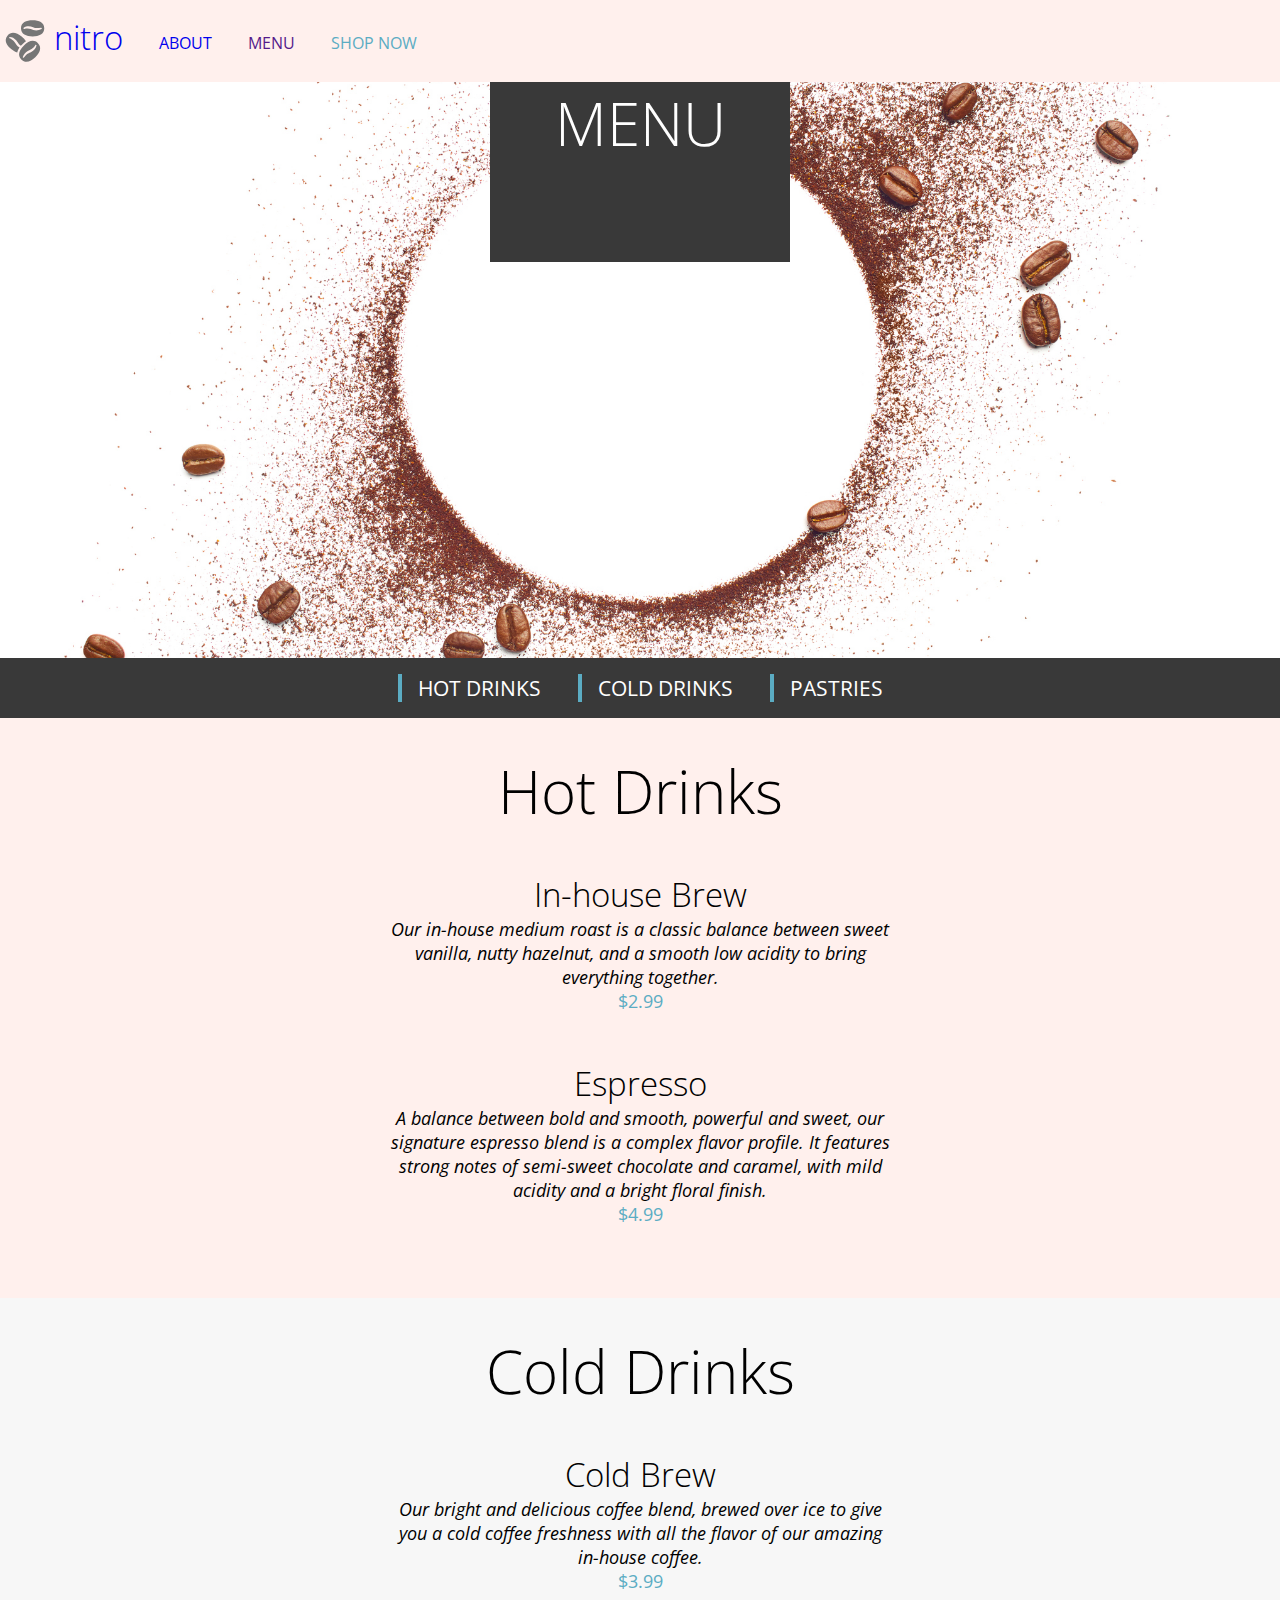
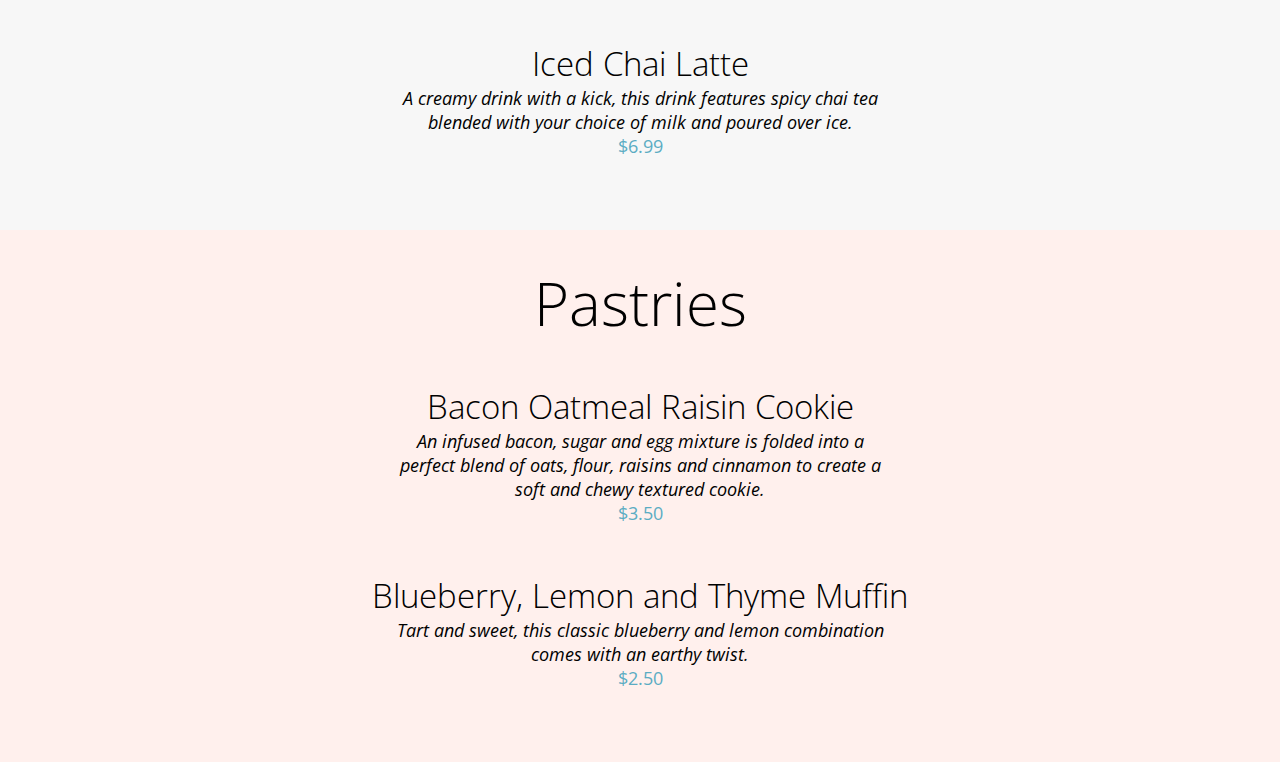
==== pages/menu.html @ b2eb4b0d "Minor content adjustment" ====
<!DOCTYPE html>
<html lang="en">
<head>
    <meta charset="UTF-8">
    <meta name="viewport" content="width=device-width, initial-scale=1.0">
    <link href="https://fonts.googleapis.com/css2?family=Open+Sans:ital,wght@0,300;0,400;0,600;0,700;1,400&display=swap" rel="stylesheet">
    <link rel="stylesheet" href="../css/global.css">
    <link rel="stylesheet" href="../css/menu.css">
    <title>Coffee Shop - Menu</title>
</head>
<body>
    <main class="main-page">
        <header class="main-header">
            <a href="/">
                <img class="icon-bean" src="../assets/images/coffee-beans-logo-and-footer.svg" alt="coffee bean logo">
            
            </a>
            <h2>
                <a class="nav-heading" href="/">nitro</a>
            </h2>
            <nav class="main-nav">
                <ul>
                    <li class="nav-link">
                        <a href='../index.html'>ABOUT</a>
                    </li>
                    <li class="nav-link">
                        <a href="">MENU</a>
                    </li>
                    <li class="nav-link">
                        <a id="shop-now" href="">SHOP NOW</a>
                    </li>
                </ul>
            </nav>
        </header>
        <!-- Menu items -->
        <section>
            <div class="menu-section">
                <h1 class="menu-heading">MENU</h1>
            </div>
            
            <nav >
                <ul class="menu-nav">
                    <li class="menu-nav-link">
                        <a href="#hot-drinks">HOT DRINKS</a>
                    </li>
                    <li class="menu-nav-link">
                        <a href="#cold-drinks">COLD DRINKS</a>
                    </li>
                    <li class="menu-nav-link">
                        <a href="#pastries">PASTRIES</a>
                    </li>
                </ul>
            </nav>
        </section>
        <article class='menu-items'>
            <header class='hot-drinks'>
                <h2>Hot Drinks</h2>
                <section class="menu-card">
                    <h3>In-house Brew</h3>                      
                        <p class="menu-text">
                            Our in-house medium roast is a classic balance between sweet vanilla, nutty hazelnut, and a smooth low acidity to bring everything together.
                        </p>
                        <p class="menu-price">
                            $2.99
                        </p>
                </section>
                <section class="menu-card">
                    <h3>Espresso</h3>                      
                        <p class="menu-text">
                            A balance between bold and smooth, powerful and sweet, our signature espresso blend is a complex flavor profile. It features strong notes of semi-sweet chocolate and caramel, with mild acidity and a bright floral finish.
                        </p>
                        <p class="menu-price">
                            $4.99
                        </p>
                </section>
            </header>
            <header class='cold-drinks'>
                <h2>Cold Drinks</h2>
                <section class="menu-card">
                    <h3>Cold Brew</h3>                      
                        <p class="menu-text">
                            Our bright and delicious coffee blend, brewed over ice to give you a cold coffee freshness with all the flavor of our amazing in-house coffee.
                        </p>
                        <p class="menu-price">
                            $3.99
                        </p>
                </section>
                <section class="menu-card">
                    <h3>Iced Chai Latte</h3>                      
                        <p class="menu-text">
                            A creamy drink with a kick, this drink features spicy chai tea blended with your choice of milk and poured over ice.
                        </p>
                        <p class="menu-price">
                            $6.99
                        </p>
                </section>
            </header>
            <header class='pastries'>
                <h2>Pastries</h2>
                <section class="menu-card">
                    <h3>Bacon Oatmeal Raisin Cookie</h3>                      
                        <p class="menu-text">
                            An infused bacon, sugar and egg mixture is folded into a perfect blend of oats, flour, raisins and cinnamon to create a soft and chewy textured cookie.
                        </p>
                        <p class="menu-price">
                            $3.50
                        </p>
                </section>
                <section class="menu-card">
                    <h3>Blueberry, Lemon and Thyme Muffin</h3>                      
                        <p class="menu-text">
                            Tart and sweet, this classic blueberry and lemon combination comes with an earthy twist.
                        </p>
                        <p class="menu-price">
                            $2.50
                        </p>
                </section>
            </header>
        </article>
    </main>
</body>
</html>
---- css/global.css ----
* {
    box-sizing: border-box;
    margin: 0;
    padding: 0;
}

body {
    font-family: 'Open Sans';
}

h1 {
    font-size: 3.75rem;
    font-weight: 300;
}

h2 {
    font-size: 3.75rem;
    font-weight: 300;
}

h3 {
    font-size: 2.063rem;
    font-weight: 300;
} 

p {
    font-size: 1.125rem;
    font-weight: 400;
}

a {
    cursor: pointer;
}

button {
    font-size: 1.313rem;
    font-weight: 400;
    background-color: #5BACC3;
    color: #FFF;
    border: none;
    cursor: pointer;
}

.main-page {
    padding: 0;
    display: inline;
}

.main-header * {
    /* background-color: #FFF0ED; */
    display: inline-block;
    text-decoration: none;
    vertical-align: middle;
}


.nav-link {
    display: inline-block;
    padding-left: 2rem;
}

.address h3 {
    font-size: 2.063rem;
    font-weight: 300;
}

.nav-heading {
    font-size: 2.063rem;
    font-weight: 300;
    vertical-align: 0.9rem;
}

.icon-bean {
    min-width: 3.125rem;
    max-width: 7.5rem;
}

.main-nav ul {
    list-style-type: none;
}

.footer-section {
    background-color: #FFF0ED;
}
---- css/menu.css ----
.main-header {
    background-color:#FFF0ED;
}


.menu-section {
    background-image: url("../assets/images/coffee-circle.jpg");
    min-width: 100%;
    max-width: 100%;
    min-height: 36rem;
    max-height: 37.5rem;
    background-position: center;
    background-size: cover;
    
}


.menu-heading {
    margin-left: auto;
    margin-right: auto;
    text-align: center;
    color: #FFF;
    background-color: #393939;
    min-width: 17.5rem;
    max-width: 18.75rem;
    min-height: 11.25rem;
    max-height: 12.5rem;
}

.menu-nav {
    text-align: center;
    font-size: 1.313rem;
    list-style-type: none;
    background-color: #393939;
    min-width: 100%;
    max-width: 100%;

}

.menu-nav a {
    color: #FFF;
    text-decoration: none;
}

.menu-nav-link {
    display: inline-block;
    border-left: 4px solid #5BACC3;
    padding-left: 1rem;
    margin: 1rem;
}

#shop-now {
    color: #5BACC3;
}

.menu-items {
    
}

.menu-text {
    text-align: center;
    font-size: 1.125rem;
    font-style: italic;
    font-weight: 400;
    min-width: 3.125rem;
    max-width: 31.25rem;
    margin-left: auto;
    margin-right: auto;
}

.menu-price {
    color: #5BACC3;
    text-align: center;
}

.menu-card {
    margin: 2rem;
    padding: 0.5rem;
}

.hot-drinks {
    background-color: #FFF0ED;
    padding: 2rem;
}

.hot-drinks h2, h3 {
    text-align: center;
}

.cold-drinks {
    background-color: #F7F7F7;
    padding: 2rem;
}

.cold-drinks h2, h3 {
    text-align: center;
}

.pastries {
    background-color: #FFF0ED;
    padding: 2rem;
}

.pastries h2, h3 {
    text-align: center;
}
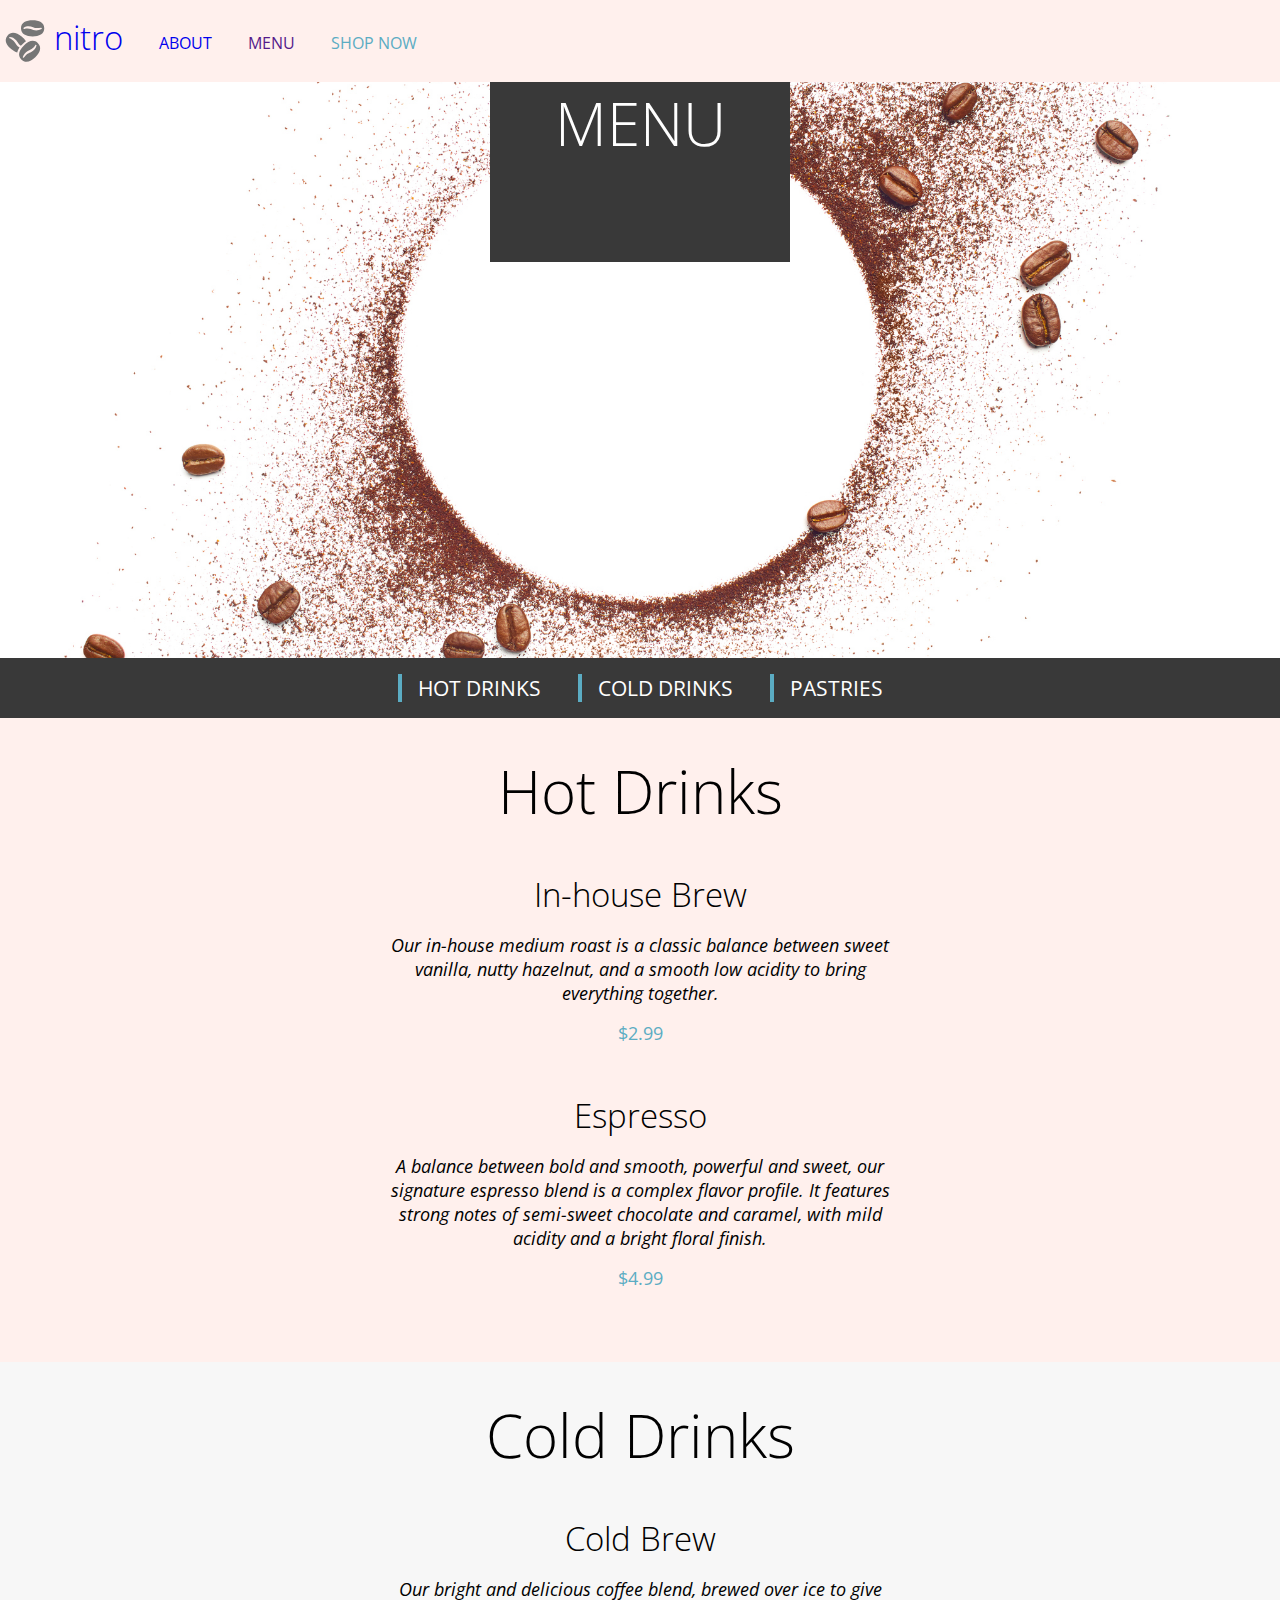
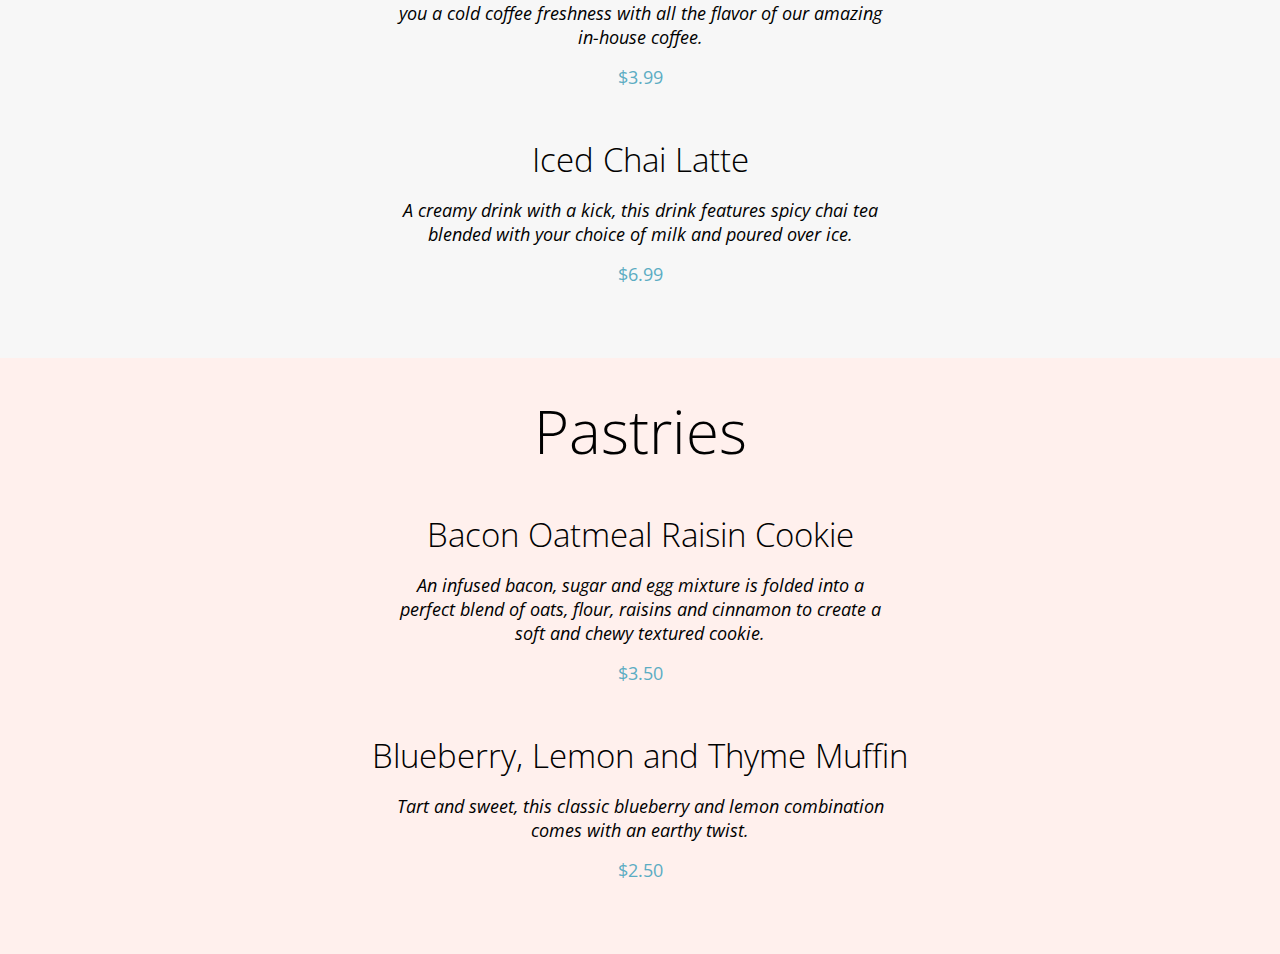
==== commit 10c38ecc: "Refactor to BEM style guide" ====
--- a/pages/menu.html
+++ b/pages/menu.html
@@ -12,22 +12,21 @@
     <main class="main-page">
         <header class="main-header">
             <a href="/">
-                <img class="icon-bean" src="../assets/images/coffee-beans-logo-and-footer.svg" alt="coffee bean logo">
-            
+                <img class="header__logo" src="../assets/images/coffee-beans-logo-and-footer.svg" alt="coffee bean logo">
             </a>
             <h2>
                 <a class="nav-heading" href="/">nitro</a>
             </h2>
-            <nav class="main-nav">
-                <ul>
-                    <li class="nav-link">
-                        <a href='../index.html'>ABOUT</a>
+            <nav class="header-nav">
+                <ul class="header-nav__link-list">
+                    <li class="header-nav__item">
+                        <a class="header-nav__link" href='../index.html'>ABOUT</a>
                     </li>
-                    <li class="nav-link">
-                        <a href="">MENU</a>
+                    <li class="header-nav__item">
+                        <a class="header-nav__link" href="">MENU</a>
                     </li>
-                    <li class="nav-link">
-                        <a id="shop-now" href="">SHOP NOW</a>
+                    <li class="header-nav__item">
+                        <a class="header-nav__link header-nav__link--active" href="">SHOP NOW</a>
                     </li>
                 </ul>
             </nav>
@@ -39,79 +38,79 @@
             </div>
             
             <nav >
-                <ul class="menu-nav">
-                    <li class="menu-nav-link">
+                <ul class="menu-nav__link-list">
+                    <li class="menu-nav__item">
                         <a href="#hot-drinks">HOT DRINKS</a>
                     </li>
-                    <li class="menu-nav-link">
+                    <li class="menu-nav__item">
                         <a href="#cold-drinks">COLD DRINKS</a>
                     </li>
-                    <li class="menu-nav-link">
+                    <li class="menu-nav__item">
                         <a href="#pastries">PASTRIES</a>
                     </li>
                 </ul>
             </nav>
         </section>
-        <article class='menu-items'>
-            <header class='hot-drinks'>
-                <h2>Hot Drinks</h2>
-                <section class="menu-card">
-                    <h3>In-house Brew</h3>                      
-                        <p class="menu-text">
+        <article class='menu'>
+            <header class='menu__hot-drinks'>
+                <h2 class="menu__hot-drinks-heading">Hot Drinks</h2>
+                <section class="menu-item">
+                    <h3 class="menu__hot-drinks-heading">In-house Brew</h3>                      
+                        <p class="menu-item__text">
                             Our in-house medium roast is a classic balance between sweet vanilla, nutty hazelnut, and a smooth low acidity to bring everything together.
                         </p>
-                        <p class="menu-price">
+                        <p class="menu-item__price">
                             $2.99
                         </p>
                 </section>
-                <section class="menu-card">
-                    <h3>Espresso</h3>                      
-                        <p class="menu-text">
+                <section class="menu-item">
+                    <h3 class="menu__hot-drinks-heading">Espresso</h3>                      
+                        <p class="menu-item__text">
                             A balance between bold and smooth, powerful and sweet, our signature espresso blend is a complex flavor profile. It features strong notes of semi-sweet chocolate and caramel, with mild acidity and a bright floral finish.
                         </p>
-                        <p class="menu-price">
+                        <p class="menu-item__price">
                             $4.99
                         </p>
                 </section>
             </header>
-            <header class='cold-drinks'>
-                <h2>Cold Drinks</h2>
-                <section class="menu-card">
-                    <h3>Cold Brew</h3>                      
-                        <p class="menu-text">
+            <header class="menu__cold-drinks">
+                <h2 class="menu__cold-drinks-heading">Cold Drinks</h2>
+                <section class="menu-item">
+                    <h3 class="menu__cold-drinks-heading">Cold Brew</h3>                      
+                        <p class="menu-item__text">
                             Our bright and delicious coffee blend, brewed over ice to give you a cold coffee freshness with all the flavor of our amazing in-house coffee.
                         </p>
-                        <p class="menu-price">
+                        <p class="menu-item__price">
                             $3.99
                         </p>
                 </section>
-                <section class="menu-card">
-                    <h3>Iced Chai Latte</h3>                      
-                        <p class="menu-text">
+                <section class="menu-item">
+                    <h3 class="menu__cold-drinks-heading">Iced Chai Latte</h3>                      
+                        <p class="menu-item__text">
                             A creamy drink with a kick, this drink features spicy chai tea blended with your choice of milk and poured over ice.
                         </p>
-                        <p class="menu-price">
+                        <p class="menu-item__price">
                             $6.99
                         </p>
                 </section>
             </header>
-            <header class='pastries'>
-                <h2>Pastries</h2>
-                <section class="menu-card">
-                    <h3>Bacon Oatmeal Raisin Cookie</h3>                      
-                        <p class="menu-text">
+            <header class="menu__pastries">
+                <h2 class="menu__pastries-heading">Pastries</h2>
+                <section class="menu-item">
+                    <h3 class="menu__pastries-heading">Bacon Oatmeal Raisin Cookie</h3>                      
+                        <p class="menu-item__text">
                             An infused bacon, sugar and egg mixture is folded into a perfect blend of oats, flour, raisins and cinnamon to create a soft and chewy textured cookie.
                         </p>
-                        <p class="menu-price">
+                        <p class="menu-item__price">
                             $3.50
                         </p>
                 </section>
-                <section class="menu-card">
-                    <h3>Blueberry, Lemon and Thyme Muffin</h3>                      
-                        <p class="menu-text">
+                <section class="menu-item">
+                    <h3 class="menu__pastries-heading">Blueberry, Lemon and Thyme Muffin</h3>                      
+                        <p class="menu-item__text">
                             Tart and sweet, this classic blueberry and lemon combination comes with an earthy twist.
                         </p>
-                        <p class="menu-price">
+                        <p class="menu-item__price">
                             $2.50
                         </p>
                 </section>
--- a/css/global.css
+++ b/css/global.css
@@ -53,8 +53,12 @@
     vertical-align: middle;
 }
 
+.main-header {
+    background-color:#FFF0ED;
+}
 
-.nav-link {
+
+.header-nav__item {
     display: inline-block;
     padding-left: 2rem;
 }
@@ -70,12 +74,16 @@
     vertical-align: 0.9rem;
 }
 
-.icon-bean {
+.header-nav__link--active {
+    color: #5BACC3;
+}
+
+.header__logo {
     min-width: 3.125rem;
     max-width: 7.5rem;
 }
 
-.main-nav ul {
+.header-nav ul {
     list-style-type: none;
 }
 
--- a/css/menu.css
+++ b/css/menu.css
@@ -1,8 +1,3 @@
-.main-header {
-    background-color:#FFF0ED;
-}
-
-
 .menu-section {
     background-image: url("../assets/images/coffee-circle.jpg");
     min-width: 100%;
@@ -13,7 +8,6 @@
     background-size: cover;
     
 }
-
 
 .menu-heading {
     margin-left: auto;
@@ -27,7 +21,7 @@
     max-height: 12.5rem;
 }
 
-.menu-nav {
+.menu-nav__link-list {
     text-align: center;
     font-size: 1.313rem;
     list-style-type: none;
@@ -37,27 +31,24 @@
 
 }
 
-.menu-nav a {
+.menu-nav__link-list a {
     color: #FFF;
     text-decoration: none;
 }
 
-.menu-nav-link {
+.menu-nav__item {
     display: inline-block;
     border-left: 4px solid #5BACC3;
     padding-left: 1rem;
     margin: 1rem;
 }
 
-#shop-now {
-    color: #5BACC3;
+.menu-item {
+    margin: 2rem;
+    padding: 0.5rem;
 }
 
-.menu-items {
-    
-}
-
-.menu-text {
+.menu-item__text {
     text-align: center;
     font-size: 1.125rem;
     font-style: italic;
@@ -68,39 +59,38 @@
     margin-right: auto;
 }
 
-.menu-price {
+.menu-item__price {
     color: #5BACC3;
     text-align: center;
+    margin-top: 1rem;
 }
 
-.menu-card {
-    margin: 2rem;
-    padding: 0.5rem;
-}
-
-.hot-drinks {
+.menu__hot-drinks {
     background-color: #FFF0ED;
     padding: 2rem;
 }
 
-.hot-drinks h2, h3 {
+.menu__hot-drinks-heading {
     text-align: center;
+    margin-bottom: 1rem;
 }
 
-.cold-drinks {
+.menu__cold-drinks {
     background-color: #F7F7F7;
     padding: 2rem;
 }
 
-.cold-drinks h2, h3 {
+.menu__cold-drinks-heading {
     text-align: center;
+    margin-bottom: 1rem;
 }
 
-.pastries {
+.menu__pastries {
     background-color: #FFF0ED;
     padding: 2rem;
 }
 
-.pastries h2, h3 {
+.menu__pastries-heading {
     text-align: center;
+    margin-bottom: 1rem;
 }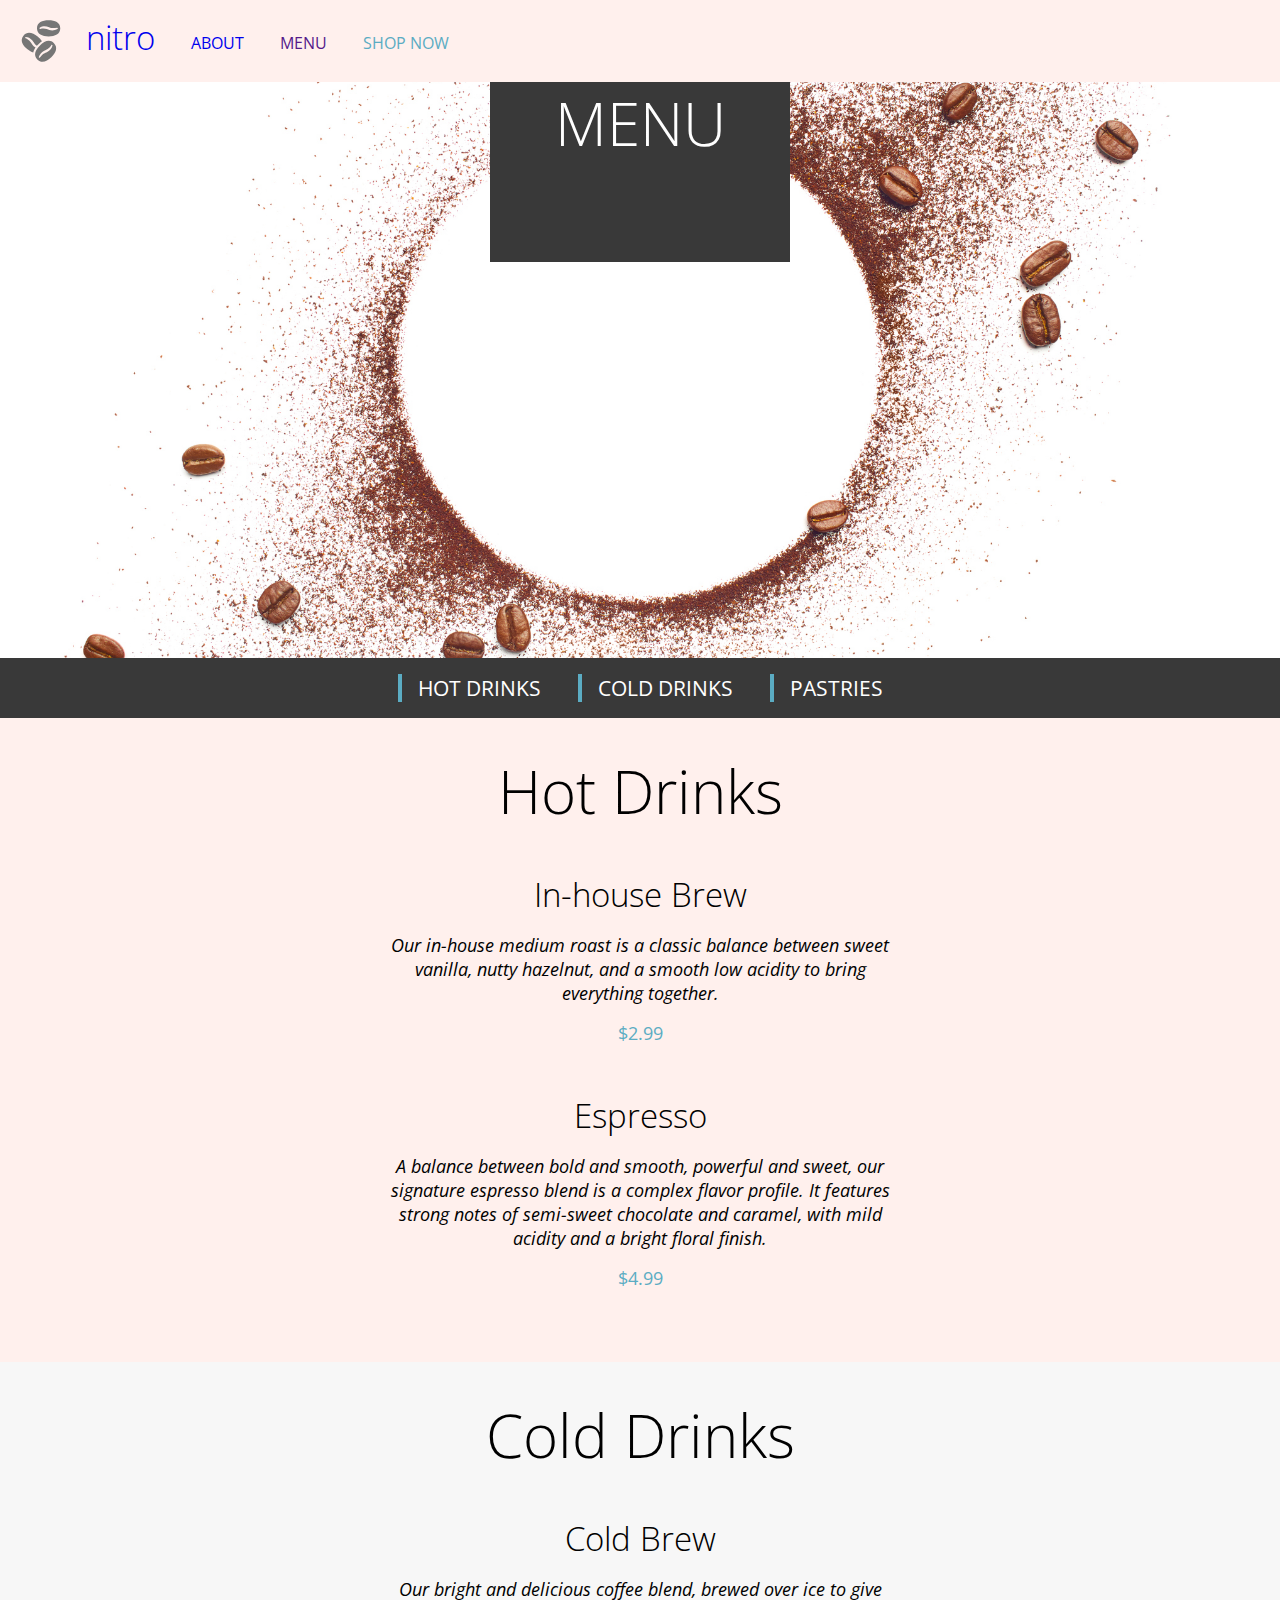
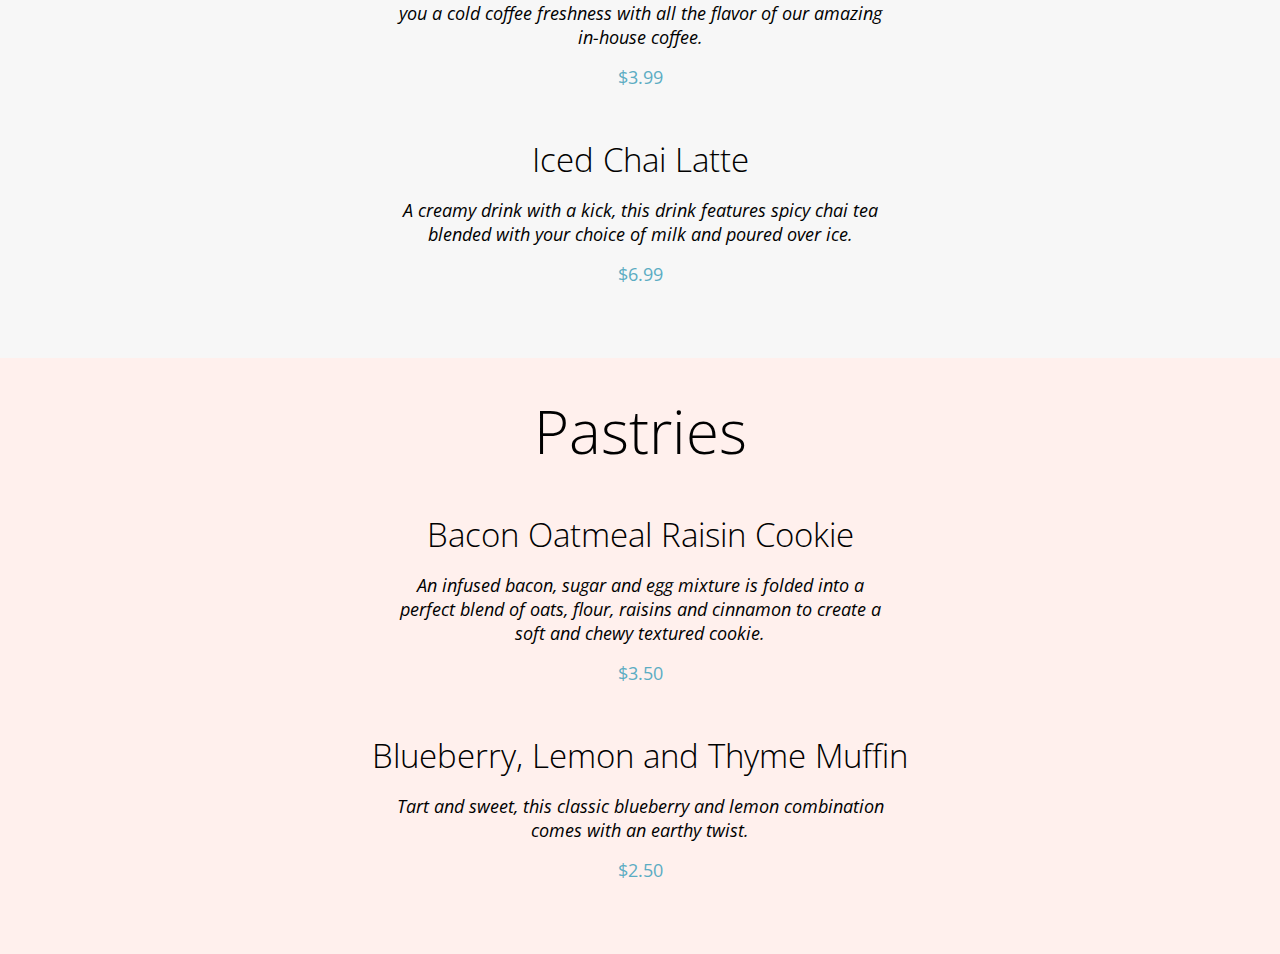
==== commit 8983b47c: "Update landing page styling + refactor" ====
--- a/pages/menu.html
+++ b/pages/menu.html
@@ -31,12 +31,11 @@
                 </ul>
             </nav>
         </header>
-        <!-- Menu items -->
+        <!-- Menu Navigation -->
         <section>
             <div class="menu-section">
                 <h1 class="menu-heading">MENU</h1>
             </div>
-            
             <nav >
                 <ul class="menu-nav__link-list">
                     <li class="menu-nav__item">
@@ -51,6 +50,7 @@
                 </ul>
             </nav>
         </section>
+        <!-- Menu Cards/Items -->
         <article class='menu'>
             <header class='menu__hot-drinks'>
                 <h2 class="menu__hot-drinks-heading">Hot Drinks</h2>
--- a/css/global.css
+++ b/css/global.css
@@ -33,6 +33,7 @@
 }
 
 button {
+    padding: 0.75rem 2.25rem 0.75rem 2.25rem;
     font-size: 1.313rem;
     font-weight: 400;
     background-color: #5BACC3;
@@ -47,7 +48,6 @@
 }
 
 .main-header * {
-    /* background-color: #FFF0ED; */
     display: inline-block;
     text-decoration: none;
     vertical-align: middle;
@@ -79,6 +79,7 @@
 }
 
 .header__logo {
+    padding: 1rem;
     min-width: 3.125rem;
     max-width: 7.5rem;
 }
--- a/css/menu.css
+++ b/css/menu.css
@@ -6,7 +6,6 @@
     max-height: 37.5rem;
     background-position: center;
     background-size: cover;
-    
 }
 
 .menu-heading {
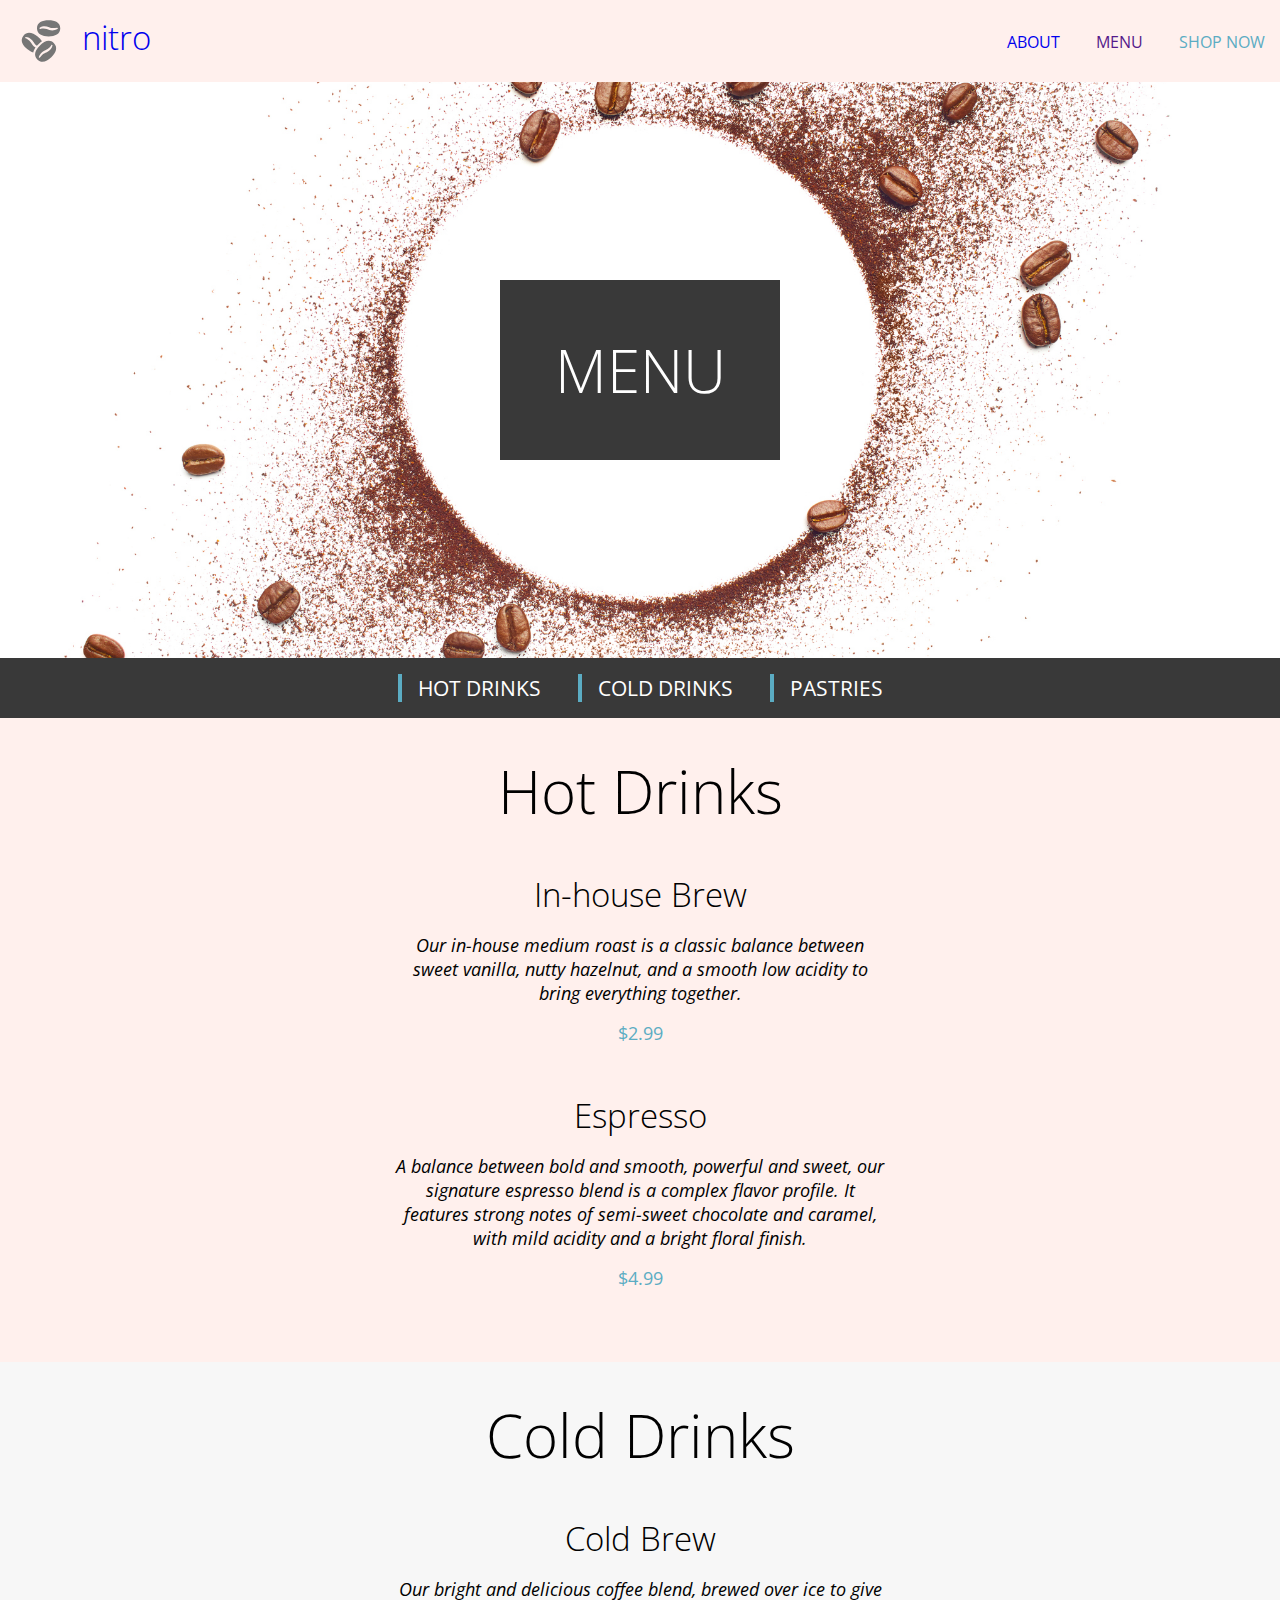
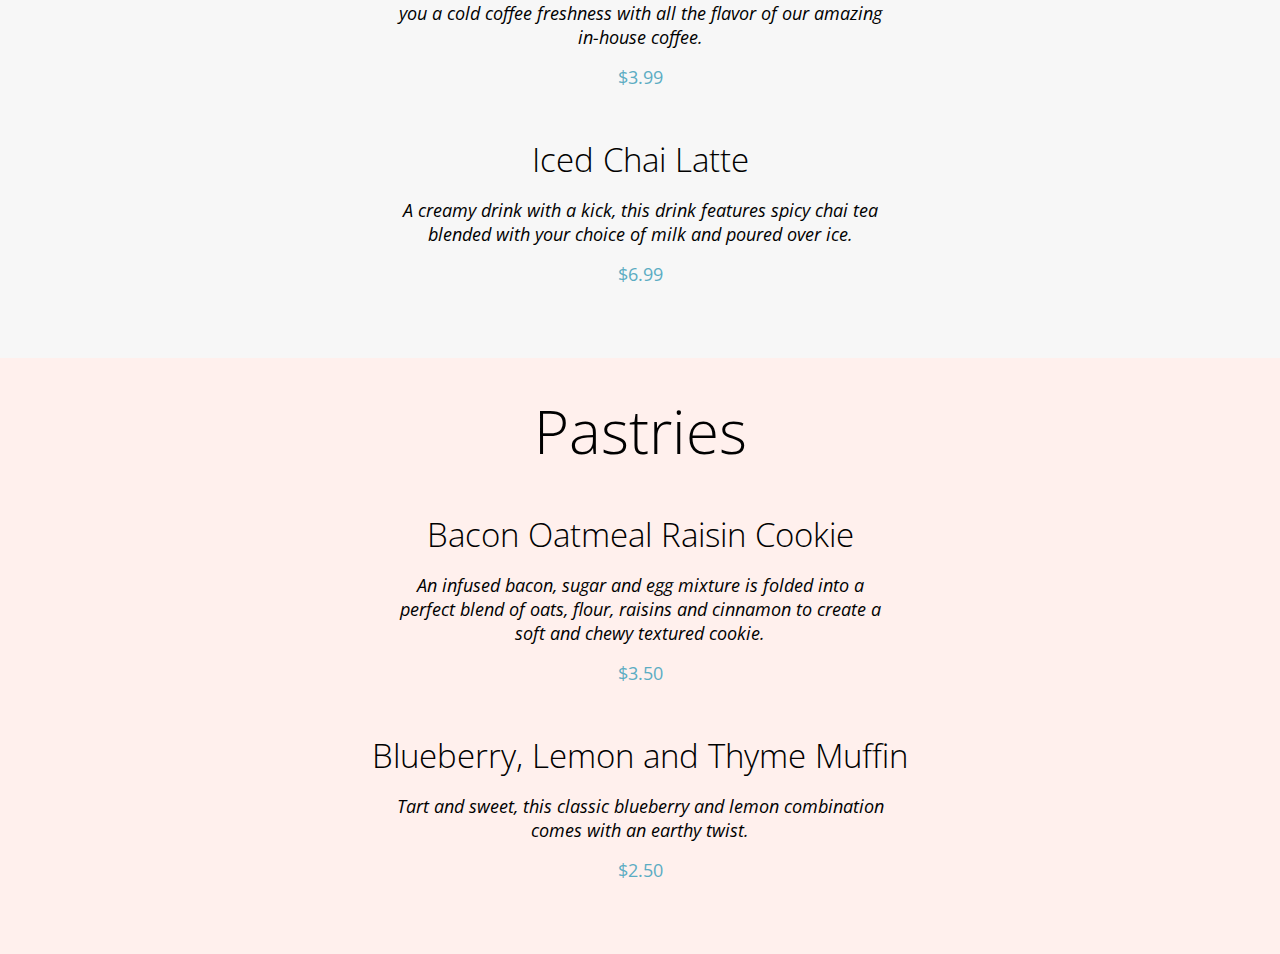
==== commit 0dd087e4: "Change CSS structure to SASS" ====
--- a/pages/menu.html
+++ b/pages/menu.html
@@ -4,12 +4,12 @@
     <meta charset="UTF-8">
     <meta name="viewport" content="width=device-width, initial-scale=1.0">
     <link href="https://fonts.googleapis.com/css2?family=Open+Sans:ital,wght@0,300;0,400;0,600;0,700;1,400&display=swap" rel="stylesheet">
-    <link rel="stylesheet" href="../css/global.css">
-    <link rel="stylesheet" href="../css/menu.css">
+    <link rel="stylesheet" href="../scss/menu.css">
     <title>Coffee Shop - Menu</title>
 </head>
 <body>
     <main class="main-page">
+        <!-- Navigation bar -->
         <header class="main-header">
             <a href="/">
                 <img class="header__logo" src="../assets/images/coffee-beans-logo-and-footer.svg" alt="coffee bean logo">
@@ -39,13 +39,13 @@
             <nav >
                 <ul class="menu-nav__link-list">
                     <li class="menu-nav__item">
-                        <a href="#hot-drinks">HOT DRINKS</a>
+                        <a class="menu-nav__link" href="#hot-drinks">HOT DRINKS</a>
                     </li>
                     <li class="menu-nav__item">
-                        <a href="#cold-drinks">COLD DRINKS</a>
+                        <a class="menu-nav__link" href="#cold-drinks">COLD DRINKS</a>
                     </li>
                     <li class="menu-nav__item">
-                        <a href="#pastries">PASTRIES</a>
+                        <a class="menu-nav__link" href="#pastries">PASTRIES</a>
                     </li>
                 </ul>
             </nav>
--- a/scss/menu.css
+++ b/scss/menu.css
@@ -0,0 +1,185 @@
+* {
+  box-sizing: border-box;
+  margin: 0;
+  padding: 0;
+}
+
+body {
+  font-family: "Open Sans";
+}
+
+h1 {
+  font-size: 3.75rem;
+  font-weight: 300;
+}
+
+h2 {
+  font-size: 3.75rem;
+  font-weight: 300;
+}
+
+h3 {
+  font-size: 2.063rem;
+  font-weight: 300;
+}
+
+p {
+  font-size: 1.125rem;
+  font-weight: 400;
+}
+
+a {
+  cursor: pointer;
+}
+
+.main-page {
+  padding: 0;
+  display: inline;
+}
+
+.main-header * {
+  display: inline-block;
+  text-decoration: none;
+  vertical-align: middle;
+}
+
+.main-header {
+  display: flex;
+  background-color: #FFF0ED;
+}
+
+.nav-heading {
+  font-size: 2.063rem;
+  font-weight: 300;
+  vertical-align: 0.9rem;
+}
+
+.header-nav__link--active {
+  color: #5BACC3;
+}
+
+.header__logo {
+  padding: 1rem;
+  min-width: 3.125rem;
+  max-width: 7.5rem;
+}
+
+.header-nav {
+  width: 87%;
+  display: flex;
+  justify-content: flex-end;
+  align-items: center;
+}
+
+.header-nav__link-list {
+  list-style-type: none;
+}
+
+.header-nav__item {
+  display: inline-block;
+  padding-left: 2rem;
+}
+
+.address__heading {
+  font-size: 2.063rem;
+  font-weight: 300;
+}
+
+.menu-section {
+  background-image: url("../assets/images/coffee-circle.jpg");
+  display: flex;
+  align-items: center;
+  min-width: 100%;
+  max-width: 100%;
+  min-height: 36rem;
+  max-height: 37.5rem;
+  background-position: center;
+  background-size: cover;
+}
+
+.menu-heading {
+  display: flex;
+  justify-content: center;
+  align-items: center;
+  margin-left: auto;
+  margin-right: auto;
+  color: #FFF;
+  background-color: #393939;
+  min-width: 17.5rem;
+  max-width: 18.75rem;
+  min-height: 11.25rem;
+  max-height: 12.5rem;
+}
+
+.menu-nav__link-list {
+  text-align: center;
+  font-size: 1.313rem;
+  list-style-type: none;
+  background-color: #393939;
+  min-width: 100%;
+  max-width: 100%;
+}
+
+.menu-nav__link {
+  color: #FFF;
+  text-decoration: none;
+}
+
+.menu-nav__item {
+  display: inline-block;
+  border-left: 4px solid #5BACC3;
+  padding-left: 1rem;
+  margin: 1rem;
+}
+
+.menu-item {
+  margin: 2rem;
+  padding: 0.5rem;
+}
+
+.menu-item__text {
+  text-align: center;
+  font-size: 1.125rem;
+  font-style: italic;
+  font-weight: 400;
+  min-width: 3.125rem;
+  max-width: 30.7rem;
+  margin-left: auto;
+  margin-right: auto;
+}
+
+.menu-item__price {
+  color: #5BACC3;
+  text-align: center;
+  margin-top: 1rem;
+}
+
+.menu__hot-drinks {
+  background-color: #FFF0ED;
+  padding: 2rem;
+}
+
+.menu__hot-drinks-heading {
+  text-align: center;
+  margin-bottom: 1rem;
+}
+
+.menu__cold-drinks {
+  background-color: #F7F7F7;
+  padding: 2rem;
+}
+
+.menu__cold-drinks-heading {
+  text-align: center;
+  margin-bottom: 1rem;
+}
+
+.menu__pastries {
+  background-color: #FFF0ED;
+  padding: 2rem;
+}
+
+.menu__pastries-heading {
+  text-align: center;
+  margin-bottom: 1rem;
+}/*# sourceMappingURL=menu.css.map */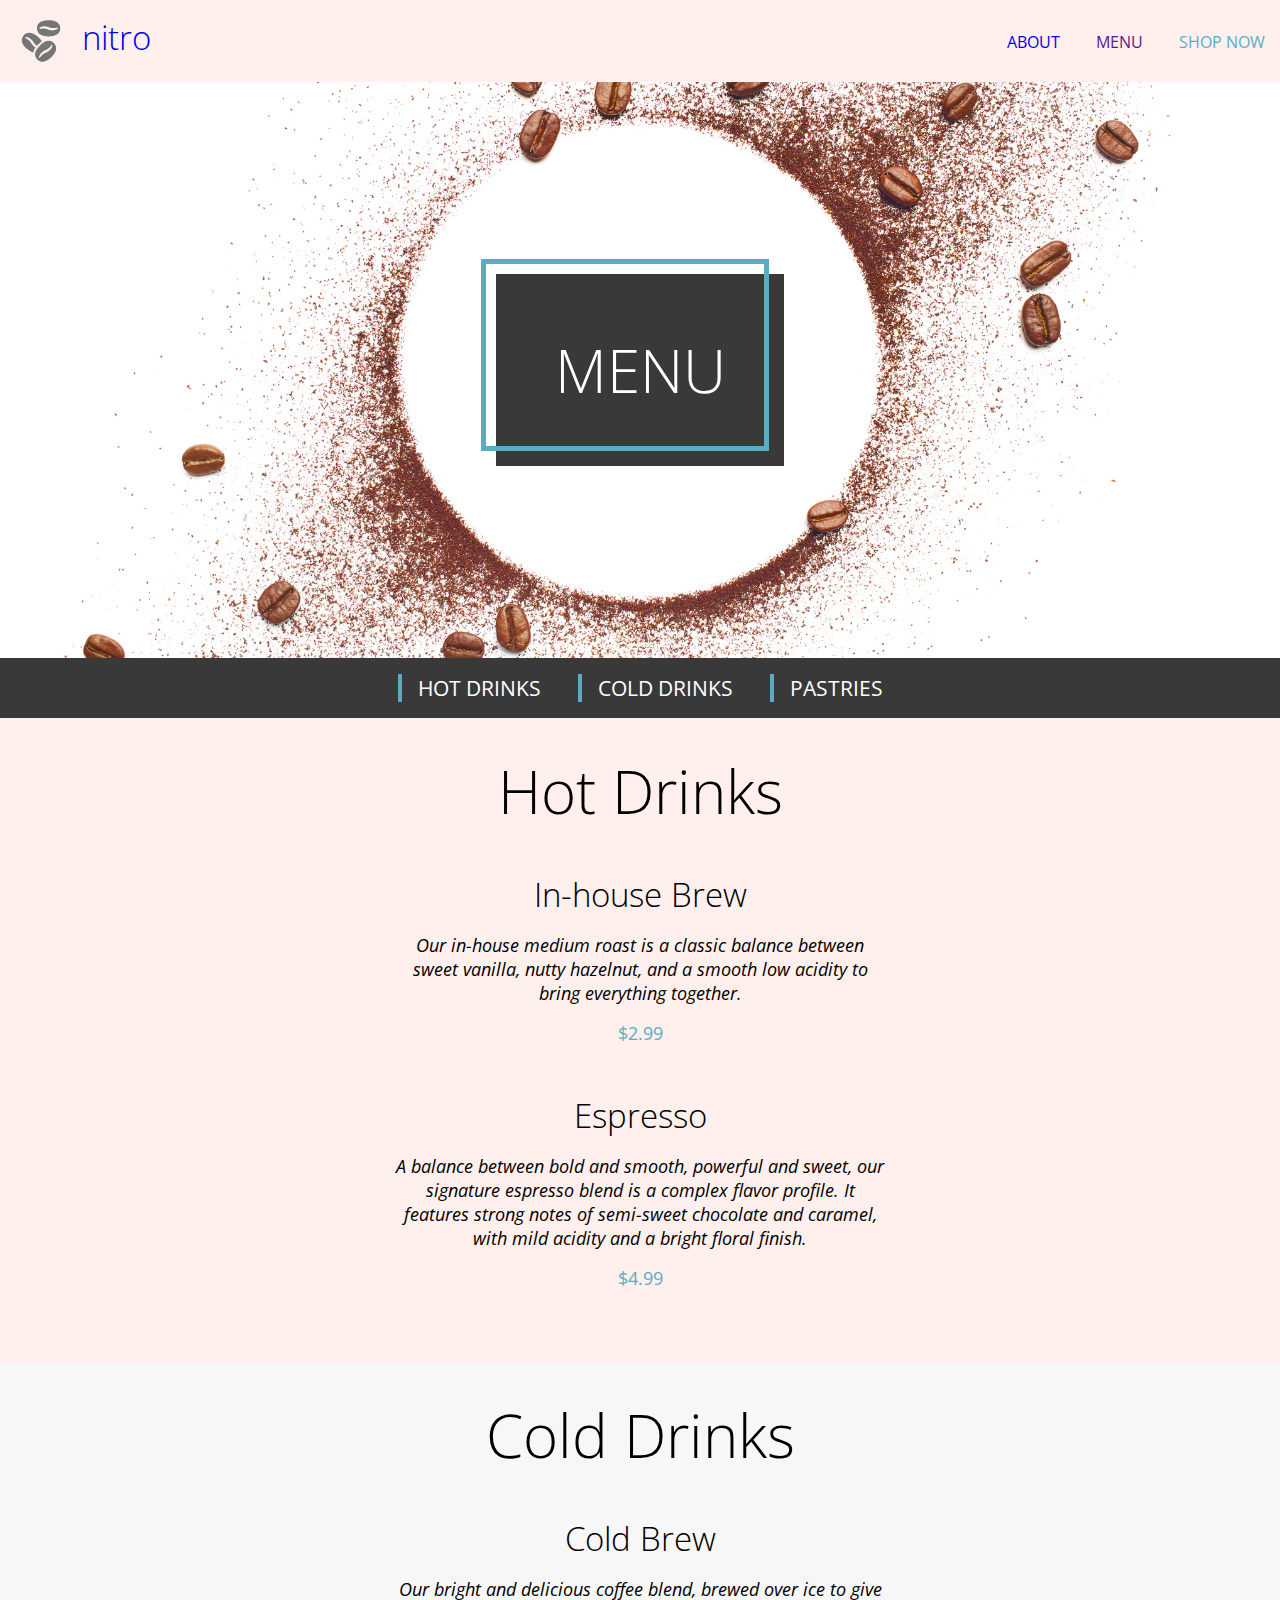
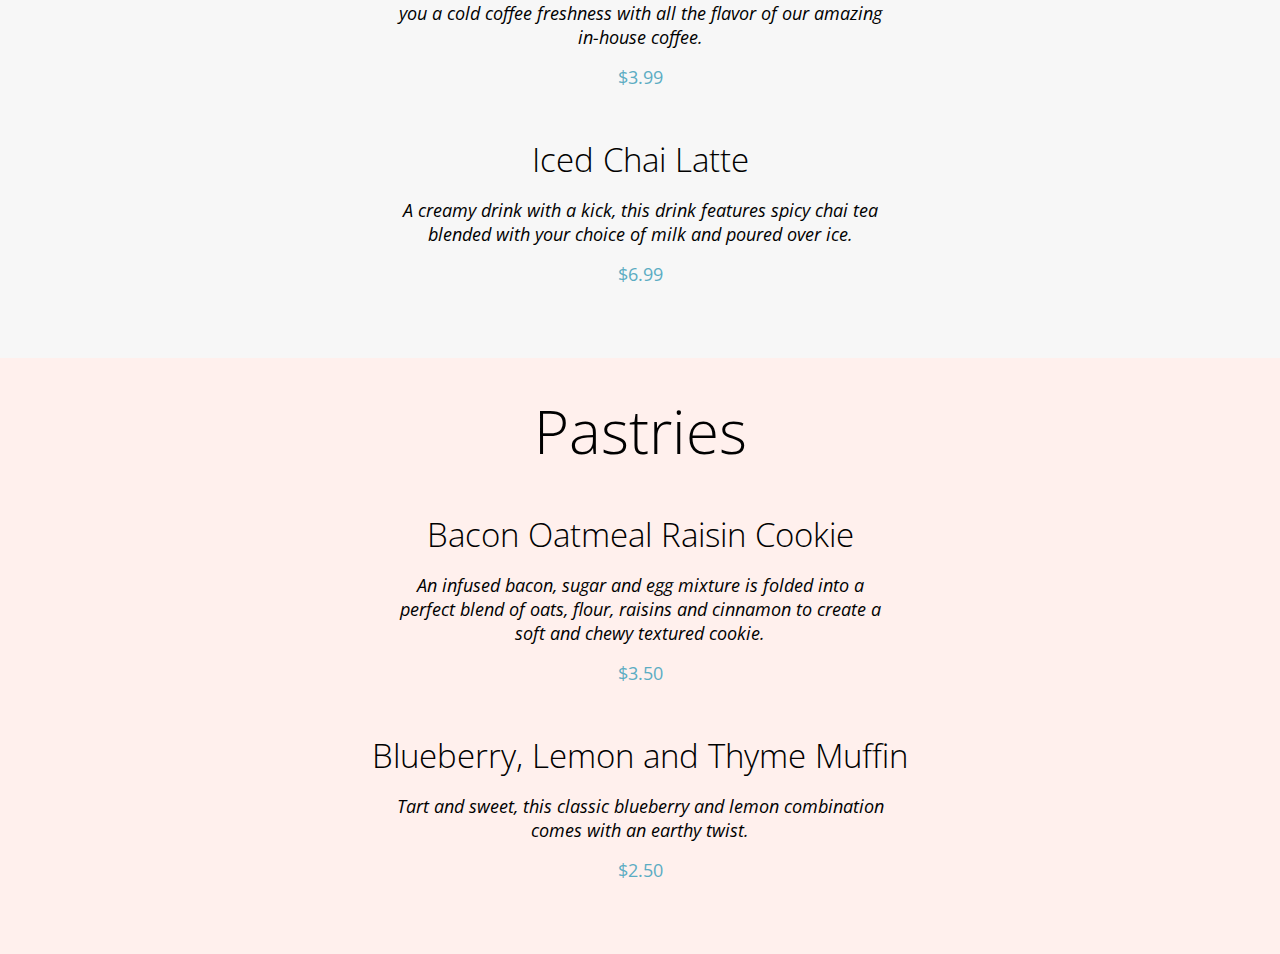
==== commit 79b349a4: "Refactor all css to scss + fix discount animation" ====
--- a/pages/menu.html
+++ b/pages/menu.html
@@ -8,35 +8,35 @@
     <title>Coffee Shop - Menu</title>
 </head>
 <body>
+    <!-- Navigation bar -->
+    <header class="main-header">
+        <a href="/">
+            <img class="header__logo" src="../assets/images/coffee-beans-logo-and-footer.svg" alt="coffee bean logo">
+        </a>
+        <h2>
+            <a class="nav-heading" href="/">nitro</a>
+        </h2>
+        <nav class="header-nav">
+            <ul class="header-nav__link-list">
+                <li class="header-nav__item">
+                    <a class="header-nav__link" href='../index.html'>ABOUT</a>
+                </li>
+                <li class="header-nav__item">
+                    <a class="header-nav__link" href="">MENU</a>
+                </li>
+                <li class="header-nav__item">
+                    <a class="header-nav__link header-nav__link--active" href="">SHOP NOW</a>
+                </li>
+            </ul>
+        </nav>
+    </header>
     <main class="main-page">
-        <!-- Navigation bar -->
-        <header class="main-header">
-            <a href="/">
-                <img class="header__logo" src="../assets/images/coffee-beans-logo-and-footer.svg" alt="coffee bean logo">
-            </a>
-            <h2>
-                <a class="nav-heading" href="/">nitro</a>
-            </h2>
-            <nav class="header-nav">
-                <ul class="header-nav__link-list">
-                    <li class="header-nav__item">
-                        <a class="header-nav__link" href='../index.html'>ABOUT</a>
-                    </li>
-                    <li class="header-nav__item">
-                        <a class="header-nav__link" href="">MENU</a>
-                    </li>
-                    <li class="header-nav__item">
-                        <a class="header-nav__link header-nav__link--active" href="">SHOP NOW</a>
-                    </li>
-                </ul>
-            </nav>
-        </header>
         <!-- Menu Navigation -->
         <section>
-            <div class="menu-section">
-                <h1 class="menu-heading">MENU</h1>
+            <div class="menu-hero">
+                <h1 class="menu-hero__heading">MENU</h1>
             </div>
-            <nav >
+            <nav class="menu-nav">
                 <ul class="menu-nav__link-list">
                     <li class="menu-nav__item">
                         <a class="menu-nav__link" href="#hot-drinks">HOT DRINKS</a>
@@ -52,40 +52,40 @@
         </section>
         <!-- Menu Cards/Items -->
         <article class='menu'>
-            <header class='menu__hot-drinks'>
+            <header class='menu__hot-drinks' id="hot-drinks">
                 <h2 class="menu__hot-drinks-heading">Hot Drinks</h2>
                 <section class="menu-item">
                     <h3 class="menu__hot-drinks-heading">In-house Brew</h3>                      
-                        <p class="menu-item__text">
-                            Our in-house medium roast is a classic balance between sweet vanilla, nutty hazelnut, and a smooth low acidity to bring everything together.
-                        </p>
-                        <p class="menu-item__price">
-                            $2.99
-                        </p>
+                    <p class="menu-item__text">
+                        Our in-house medium roast is a classic balance between sweet vanilla, nutty hazelnut, and a smooth low acidity to bring everything together.
+                    </p>
+                    <p class="menu-item__price">
+                        $2.99
+                    </p>
                 </section>
                 <section class="menu-item">
                     <h3 class="menu__hot-drinks-heading">Espresso</h3>                      
-                        <p class="menu-item__text">
-                            A balance between bold and smooth, powerful and sweet, our signature espresso blend is a complex flavor profile. It features strong notes of semi-sweet chocolate and caramel, with mild acidity and a bright floral finish.
-                        </p>
-                        <p class="menu-item__price">
-                            $4.99
-                        </p>
+                    <p class="menu-item__text">
+                        A balance between bold and smooth, powerful and sweet, our signature espresso blend is a complex flavor profile. It features strong notes of semi-sweet chocolate and caramel, with mild acidity and a bright floral finish.
+                    </p>
+                    <p class="menu-item__price">
+                        $4.99
+                    </p>
                 </section>
             </header>
-            <header class="menu__cold-drinks">
+            <header class="menu__cold-drinks" id="cold-drinks">
                 <h2 class="menu__cold-drinks-heading">Cold Drinks</h2>
                 <section class="menu-item">
-                    <h3 class="menu__cold-drinks-heading">Cold Brew</h3>                      
-                        <p class="menu-item__text">
-                            Our bright and delicious coffee blend, brewed over ice to give you a cold coffee freshness with all the flavor of our amazing in-house coffee.
-                        </p>
-                        <p class="menu-item__price">
-                            $3.99
-                        </p>
+                    <h3 class="menu-item__heading">Cold Brew</h3>                      
+                    <p class="menu-item__text">
+                        Our bright and delicious coffee blend, brewed over ice to give you a cold coffee freshness with all the flavor of our amazing in-house coffee.
+                    </p>
+                    <p class="menu-item__price">
+                        $3.99
+                    </p>
                 </section>
                 <section class="menu-item">
-                    <h3 class="menu__cold-drinks-heading">Iced Chai Latte</h3>                      
+                    <h3 class="menu-item__heading">Iced Chai Latte</h3>                      
                         <p class="menu-item__text">
                             A creamy drink with a kick, this drink features spicy chai tea blended with your choice of milk and poured over ice.
                         </p>
@@ -94,10 +94,10 @@
                         </p>
                 </section>
             </header>
-            <header class="menu__pastries">
+            <header class="menu__pastries" id="pastries">
                 <h2 class="menu__pastries-heading">Pastries</h2>
                 <section class="menu-item">
-                    <h3 class="menu__pastries-heading">Bacon Oatmeal Raisin Cookie</h3>                      
+                    <h3 class="menu-item__heading">Bacon Oatmeal Raisin Cookie</h3>                      
                         <p class="menu-item__text">
                             An infused bacon, sugar and egg mixture is folded into a perfect blend of oats, flour, raisins and cinnamon to create a soft and chewy textured cookie.
                         </p>
@@ -115,7 +115,7 @@
                         </p>
                 </section>
             </header>
-        </article>
+        </article> 
     </main>
 </body>
 </html>--- a/scss/menu.css
+++ b/scss/menu.css
@@ -1,4 +1,4 @@
-* {
+*, *::before, *::after {
   box-sizing: border-box;
   margin: 0;
   padding: 0;
@@ -32,11 +32,6 @@
   cursor: pointer;
 }
 
-.main-page {
-  padding: 0;
-  display: inline;
-}
-
 .main-header * {
   display: inline-block;
   text-decoration: none;
@@ -48,20 +43,16 @@
   background-color: #FFF0ED;
 }
 
+.header__logo {
+  padding: 1rem;
+  min-width: 3.125rem;
+  max-width: 7.5rem;
+}
+
 .nav-heading {
   font-size: 2.063rem;
   font-weight: 300;
   vertical-align: 0.9rem;
-}
-
-.header-nav__link--active {
-  color: #5BACC3;
-}
-
-.header__logo {
-  padding: 1rem;
-  min-width: 3.125rem;
-  max-width: 7.5rem;
 }
 
 .header-nav {
@@ -70,22 +61,19 @@
   justify-content: flex-end;
   align-items: center;
 }
-
 .header-nav__link-list {
   list-style-type: none;
 }
-
 .header-nav__item {
   display: inline-block;
   padding-left: 2rem;
 }
 
-.address__heading {
-  font-size: 2.063rem;
-  font-weight: 300;
+.header-nav__link--active {
+  color: #5BACC3;
 }
 
-.menu-section {
+.menu-hero {
   background-image: url("../assets/images/coffee-circle.jpg");
   display: flex;
   align-items: center;
@@ -96,8 +84,8 @@
   background-position: center;
   background-size: cover;
 }
-
-.menu-heading {
+.menu-hero__heading {
+  position: relative;
   display: flex;
   justify-content: center;
   align-items: center;
@@ -105,10 +93,17 @@
   margin-right: auto;
   color: #FFF;
   background-color: #393939;
-  min-width: 17.5rem;
-  max-width: 18.75rem;
-  min-height: 11.25rem;
-  max-height: 12.5rem;
+  width: 18rem;
+  height: 12rem;
+}
+.menu-hero__heading::before {
+  position: absolute;
+  content: "";
+  width: 100%;
+  height: 100%;
+  border: 5px solid #5BACC3;
+  top: -15px;
+  left: -15px;
 }
 
 .menu-nav__link-list {
@@ -119,12 +114,10 @@
   min-width: 100%;
   max-width: 100%;
 }
-
 .menu-nav__link {
   color: #FFF;
   text-decoration: none;
 }
-
 .menu-nav__item {
   display: inline-block;
   border-left: 4px solid #5BACC3;
@@ -132,11 +125,35 @@
   margin: 1rem;
 }
 
+.menu__hot-drinks {
+  background-color: #FFF0ED;
+  padding: 2rem;
+}
+.menu__hot-drinks-heading {
+  text-align: center;
+  margin-bottom: 1rem;
+}
+.menu__cold-drinks {
+  background-color: #F7F7F7;
+  padding: 2rem;
+}
+.menu__cold-drinks-heading {
+  text-align: center;
+  margin-bottom: 1rem;
+}
+.menu__pastries {
+  background-color: #FFF0ED;
+  padding: 2rem;
+}
+.menu__pastries-heading {
+  text-align: center;
+  margin-bottom: 1rem;
+}
+
 .menu-item {
   margin: 2rem;
   padding: 0.5rem;
 }
-
 .menu-item__text {
   text-align: center;
   font-size: 1.125rem;
@@ -147,39 +164,12 @@
   margin-left: auto;
   margin-right: auto;
 }
-
 .menu-item__price {
   color: #5BACC3;
   text-align: center;
   margin-top: 1rem;
 }
-
-.menu__hot-drinks {
-  background-color: #FFF0ED;
-  padding: 2rem;
-}
-
-.menu__hot-drinks-heading {
-  text-align: center;
-  margin-bottom: 1rem;
-}
-
-.menu__cold-drinks {
-  background-color: #F7F7F7;
-  padding: 2rem;
-}
-
-.menu__cold-drinks-heading {
-  text-align: center;
-  margin-bottom: 1rem;
-}
-
-.menu__pastries {
-  background-color: #FFF0ED;
-  padding: 2rem;
-}
-
-.menu__pastries-heading {
+.menu-item__heading {
   text-align: center;
   margin-bottom: 1rem;
 }/*# sourceMappingURL=menu.css.map */